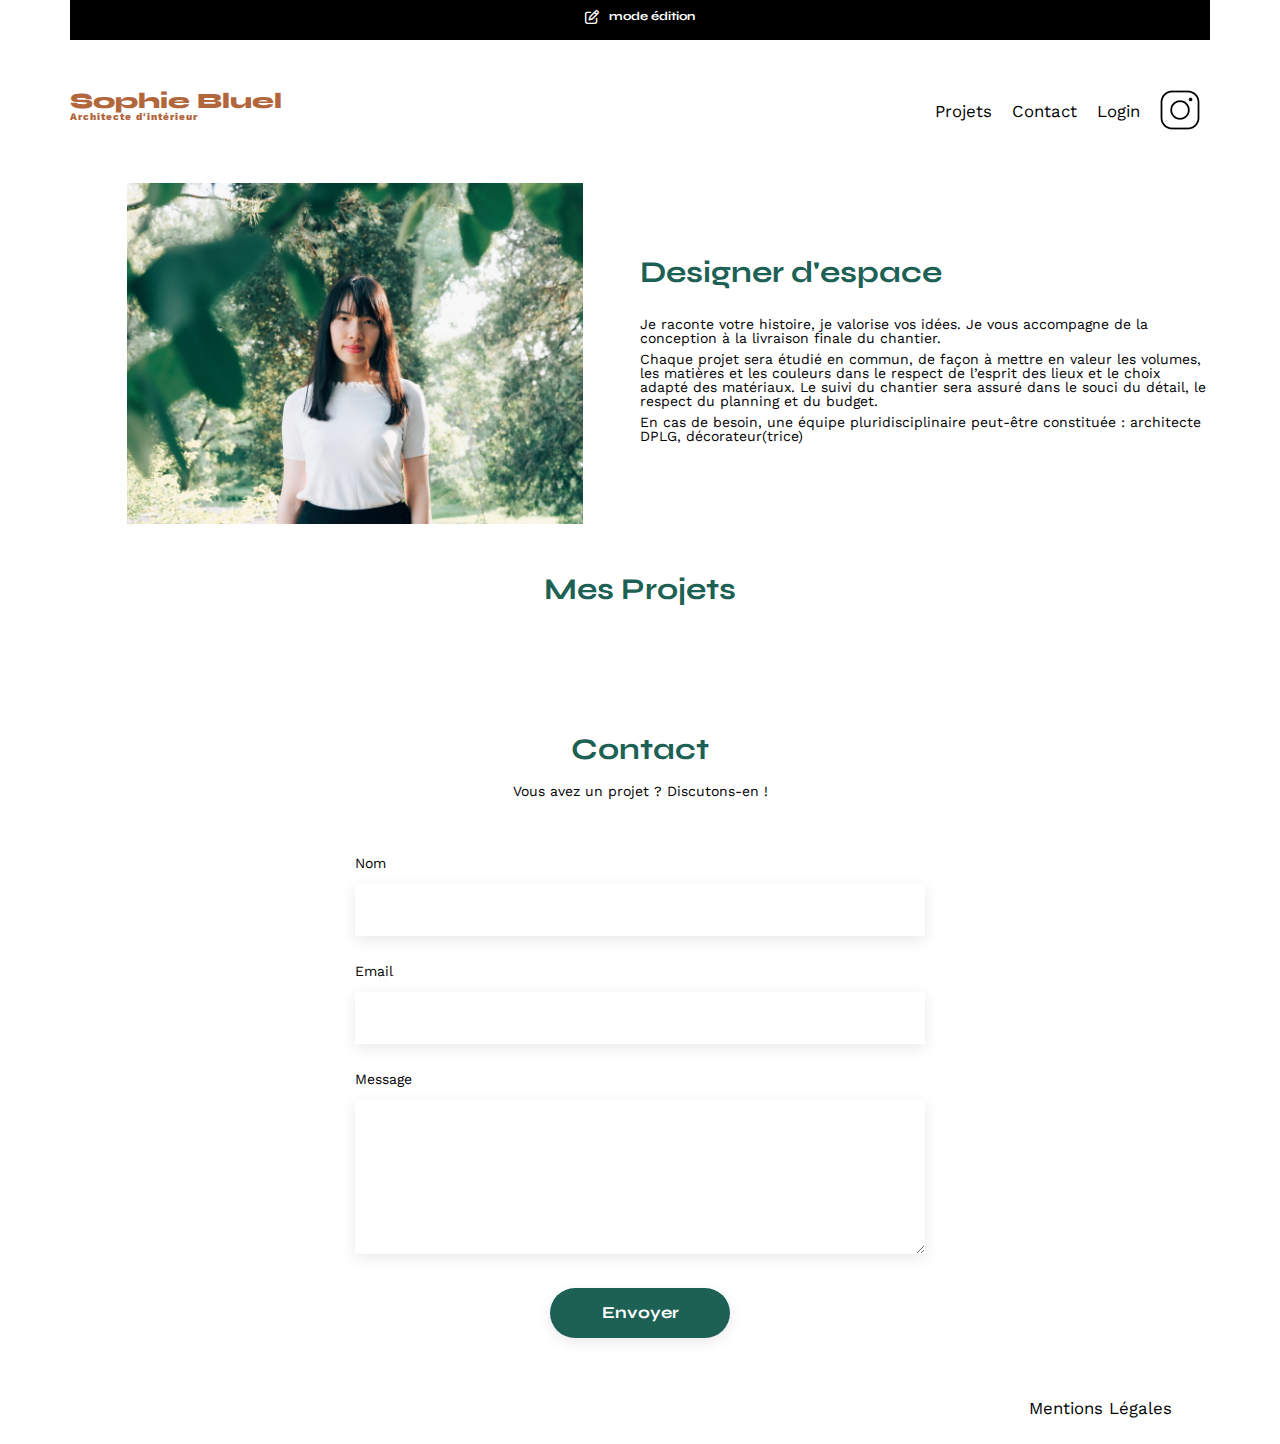
==== FrontEnd/index.html @ b6b19767 "catégories liste déroulante" ====
<!DOCTYPE html>
<html lang="fr">
  <head>
    <meta charset="UTF-8" />
    <title>Sophie Bluel - Architecte d'intérieur</title>
    <meta name="viewport" content="width=device-width, initial-scale=1.0" />
    <link rel="preconnect" href="https://fonts.googleapis.com" />
    <link rel="preconnect" href="https://fonts.gstatic.com" crossorigin />
    <link
      rel="stylesheet"
      href="https://cdnjs.cloudflare.com/ajax/libs/font-awesome/6.0.0-beta3/css/all.min.css"
    />
    <link
      href="https://fonts.googleapis.com/css2?family=Syne:wght@700;800&family=Work+Sans&display=swap"
      rel="stylesheet"
    />
    <link rel="stylesheet" href="./assets/style.css" />
    <script type="module" src="./assets/js/index.js" defer></script>
    <script type="module" src="./assets/js/modal.js" defer></script>
  </head>
  <body>
    <div id="edition">
      <div class="logoo"><i class="fa-regular fa-pen-to-square"></i></div>
      <h2>mode édition</h2>
    </div>

    <header>
      <h1>Sophie Bluel <span>Architecte d'intérieur</span></h1>
      <nav>
        <ul>
          <li><a href="#portfolio">Projets</a></li>
          <li><a href="#contact">Contact</a></li>
          <li><a href="./login.html">Login</a></li>
          <li><img src="./assets/icons/instagram.png" alt="Instagram" /></li>
        </ul>
      </nav>
    </header>

    <main>
      <section id="introduction">
        <figure>
          <img src="./assets/images/sophie-bluel.png" alt="" />
        </figure>
        <article>
          <h2>Designer d'espace</h2>
          <p>
            Je raconte votre histoire, je valorise vos idées. Je vous accompagne
            de la conception à la livraison finale du chantier.
          </p>
          <p>
            Chaque projet sera étudié en commun, de façon à mettre en valeur les
            volumes, les matières et les couleurs dans le respect de l’esprit
            des lieux et le choix adapté des matériaux. Le suivi du chantier
            sera assuré dans le souci du détail, le respect du planning et du
            budget.
          </p>
          <p>
            En cas de besoin, une équipe pluridisciplinaire peut-être constituée
            : architecte DPLG, décorateur(trice)
          </p>
        </article>
      </section>
      <section class="tout">
        <h2 id="editTitle">Mes Projets</h2>
        <div class="modifier">
          <div class="crayon"><i class="fa-regular fa-pen-to-square"></i></div>
          <button id="editButton">Modifier</button>
        </div>
      </section>

      <div id="myModal" class="modal">
        <div class="modal-content">
          <span class="close" id="closeModal">&times;</span>
          <h2 class="gal">Galerie photo</h2>
          <div id="modalGallery" class="gallery"></div>
          <button id="addPhotoButton">Ajouter une photo</button>
        </div>
      </div>

      <div id="deleteModal" class="modal">
        <div class="modal-content">
          <span class="close" id="closeDeleteModal">&times;</span>
          <h2>Confirmer la Suppression</h2>
          <button id="confirmDelete">Supprimer</button>
          <button id="cancelDelete">Annuler</button>
        </div>
      </div>

      <div id="modalAutre" class="modal">
        <div class="modal-content">
          <span class="close" id="closeModalAutre">&times;</span>
          <h2 class="ajout">Ajout Photo</h2>
          <form id="addPhotoForm">
            <section class="carre">
              <img
                src="assets/icons/montagne.svg"
                alt="Description de l'image"
              />
              <label for="photoFile">Fichier :</label>
              <input type="file" id="photoFile" accept="image/*" required />
              <p>jpg, png : 4mo max</p>
            </section>
            <label for="photoTitle">Titre :</label>
            <input type="text" id="photoTitle" required />

            <label for="categorySelect">Catégorie :</label>
            <select id="categorySelect" required>
              <option value=""></option>
            </select>

            <button type="submit">Valider</button>
          </form>
        </div>
      </div>

      <section id="portfolio">
        <div id="boutton"></div>
        <div id="message"></div>
        <div id="gallery" class="gallery"></div>
      </section>

      <section id="contact">
        <h2>Contact</h2>
        <p>Vous avez un projet ? Discutons-en !</p>
        <form action="#" method="post">
          <label for="name">Nom</label>
          <input type="text" name="name" id="name" />
          <label for="email">Email</label>
          <input type="email" name="email" id="email" />
          <label for="message">Message</label>
          <textarea name="message" id="message" cols="30" rows="10"></textarea>
          <input type="submit" value="Envoyer" />
        </form>
      </section>
    </main>

    <footer>
      <nav>
        <ul>
          <li>Mentions Légales</li>
        </ul>
      </nav>
    </footer>
  </body>
</html>
---- FrontEnd/assets/style.css ----
/* http://meyerweb.com/eric/tools/css/reset/
   v2.0 | 20110126
   License: none (public domain)
*/

html,
body,
div,
span,
applet,
object,
iframe,
h1,
h2,
h3,
h4,
h5,
h6,
p,
blockquote,
pre,
a,
abbr,
acronym,
address,
big,
cite,
code,
del,
dfn,
em,
img,
ins,
kbd,
q,
s,
samp,
small,
strike,
strong,
sub,
sup,
tt,
var,
b,
u,
i,
center,
dl,
dt,
dd,
ol,
ul,
li,
fieldset,
form,
label,
legend,
table,
caption,
tbody,
tfoot,
thead,
tr,
th,
td,
article,
aside,
canvas,
details,
embed,
figure,
figcaption,
footer,
header,
hgroup,
menu,
nav,
output,
ruby,
section,
summary,
time,
mark,
audio,
video {
  margin: 0;
  padding: 0;
  border: 0;
  font-size: 100%;
  font: inherit;
  vertical-align: baseline;
}
/* HTML5 display-role reset for older browsers */
article,
aside,
details,
figcaption,
figure,
footer,
header,
hgroup,
menu,
nav,
section {
  display: block;
}
body {
  line-height: 1;
}
ol,
ul {
  list-style: none;
}
blockquote,
q {
  quotes: none;
}
blockquote:before,
blockquote:after,
q:before,
q:after {
  content: "";
  content: none;
}
table {
  border-collapse: collapse;
  border-spacing: 0;
}
/** end reset css**/
body {
  max-width: 1140px;
  margin: auto;
  font-family: "Work Sans";
  font-size: 14px;
}
header {
  display: flex;
  justify-content: space-between;
  margin: 50px 0;
}
section {
  margin: 50px 0;
}

h1 {
  display: flex;
  flex-direction: column;
  font-family: "Syne";
  font-size: 22px;
  font-weight: 800;
  color: #b1663c;
}

h1 > span {
  font-family: "Work Sans";
  font-size: 10px;
  letter-spacing: 0.1em;
}

h2 {
  font-family: "Syne";
  font-weight: 700;
  font-size: 30px;
  color: #1d6154;
}
nav ul {
  display: flex;
  align-items: center;
  list-style-type: none;
}
nav li {
  padding: 0 10px;
  font-size: 1.2em;
}

li:hover {
  color: #b1663c;
}
#introduction {
  display: flex;
  align-items: center;
}
#introduction figure {
  flex: 1;
}
#introduction img {
  display: block;
  margin: auto;
  width: 80%;
}

#introduction article {
  flex: 1;
}
#introduction h2 {
  margin-bottom: 1em;
}

#introduction p {
  margin-bottom: 0.5em;
}
#portfolio h2 {
  text-align: center;
  margin-bottom: 1em;
}
button {
  border-radius: 60px;
  border: black solid 1px;
  background-color: white;
  display: flex;
  justify-content: center;
  align-content: center;
  align-items: center;
  color: #1d6154;

  font-size: 16px;
}

.btn-login {
  margin-top: 20px;
  width: 179px;
  display: flex;
  align-self: center;
}

#login {
  justify-content: center;
  display: flex;
  flex-direction: column;
}
#workForm {
  flex-direction: column;
  display: flex;
  justify-content: center;
  width: 235px;
  align-self: center;
}

.mdp {
  display: flex;
  flex-direction: center;
}

.gallery {
  width: 100%;
  display: grid;
  grid-template-columns: 1fr 1fr 1fr;
  grid-column-gap: 20px;
  grid-row-gap: 20px;
}

.gallery img {
  width: 100%;
}
#contact {
  width: 50%;
  margin: auto;
}
#contact > * {
  text-align: center;
}
#contact h2 {
  margin-bottom: 20px;
}
#contact form {
  text-align: left;
  margin-top: 30px;
  display: flex;
  flex-direction: column;
}

#boutton {
  display: flex;
  justify-content: center;
  gap: 10px;
  margin-bottom: 10px;
  padding: 10px;
}

#contact input {
  height: 50px;
  font-size: 1.2em;
  border: none;
  box-shadow: 0px 4px 14px rgba(0, 0, 0, 0.09);
}
#contact label {
  margin: 2em 0 1em 0;
}
#contact textarea {
  border: none;
  box-shadow: 0px 4px 14px rgba(0, 0, 0, 0.09);
}

input[type="submit"] {
  font-family: "Syne";
  font-weight: 700;
  color: white;
  background-color: #1d6154;
  margin: 2em auto;
  width: 180px;
  text-align: center;
  border-radius: 60px;
}

footer nav ul {
  display: flex;
  justify-content: flex-end;
  margin: 2em;
}
.pcg a {
  color: black;
  text-decoration: none;
}
nav a {
  color: black;
  text-decoration: none;
}

.modal {
  display: none; /* Cachée par défaut */
  position: fixed;
  z-index: 1000; /* Au-dessus des autres éléments */
  left: 0;
  top: 0;
  width: 100%;
  height: 100%;
  overflow: auto; /* Permet le défilement si nécessaire */
  background-color: rgba(0, 0, 0, 0.5); /* Fond semi-transparent */
}

.modal-content {
  background-color: white; /* Fond blanc pour la modale */
  margin: 15% auto; /* Positionnement vertical */
  padding: 20px;
  border: 1px solid #888;
  width: 630px;
  height: 688px;
}

#editTitle {
  display: flex;
  justify-content: center;
}

.modifier {
  display: none;
  justify-content: center;
  gap: 10px;
}

#editButton {
  border: none;
  color: black;
}

.crayon {
  padding-top: 10px;
}

#edition {
  background-color: black;
  color: white;
  display: flex;
  justify-content: center;
  gap: 10px;
  height: 30px;
  padding-top: 10px;
}
#edition h2 {
  font-size: 12px;
  color: white;
}
#addPhotoButton {
  position: absolute;
  bottom: 1px;

  left: 43%;
  background-color: #1d6154;
  color: white;
  width: 200px;
  height: 40px;
}
.gal {
  display: flex;
  justify-content: center;
  margin-bottom: 40px;
}

.modal-content {
  display: flex;
  flex-direction: column;
  height: 670px; /* Ajustez selon vos besoins */
}

.modal-gallery {
  flex: 1; /* Prend tout l'espace disponible */
  overflow-y: auto; /* Ajoute un défilement si nécessaire */
}

#addPhotoButton {
  margin-top: auto; /* Pousse le bouton en bas */
}
#myModal img {
  width: 76px;
  height: 102px;
  display: fle;
  padding: none;
}

.gallery-item {
  position: relative; /* Permet de positionner l'icône par rapport à l'élément */
}

.trashIcon {
  position: absolute;
  top: 1px;
  height: 17px !important;
  width: 17px !important;
  right: 123px;
}

#addPhotoForm {
  display: flex;
  width: 420px;
  justify-content: center;
  flex-direction: column;
  align-self: CENTER;
}
.ajout {
  display: flex;
  justify-content: center;
  margin-top: 20px;
}

#addPhotoForm label {
  width: 420px;
  height: 51px;
  margin-top: 20px;
}

#addPhotoForm button {
  width: 237px;
  height: 36px;
  margin-top: 20px;
  align-self: center;

  background-color: #1d6154;

  color: white;
}

.tout {
  display: flex;
  justify-content: center;
  gap: 20px;
}

#addPhotoForm input {
  width: 420px;
  height: 51px;
  margin-top: -25px;
}

#closeModalAutre {
  display: flex;
  flex-direction: row-reverse;
  font-size: 30px;
}

#closeModal {
  display: flex !important;
  flex-direction: row-reverse !important;
  font-size: 30px !important;
}

.carre {
  display: flex;
  justify-content: center; /* Centre horizontalement */
  align-items: center; /* Centre verticalement */
  height: 100px; /* Ajuste la hauteur si besoin */
  width: 100%;
  background-color: rgba(232, 241, 246, 1);
  flex-direction: column;
  padding: 20px;
}

.carre img {
  width: 68px; /* Largeur de l'image */
  height: 59px; /* Hauteur de l'image */
}

.carre button {
  display: flex;

  background-color: #a7a7a7 !important;

  margin: 10px;
}

#categorySelect {
  height: 51px;
  width: 420px;
  margin-top: -25px;
}

.valider {
  background-color: #1d6154;
}

#file-upload-button {
  display: flex;
  justify-content: center;
  align-self: center;
}
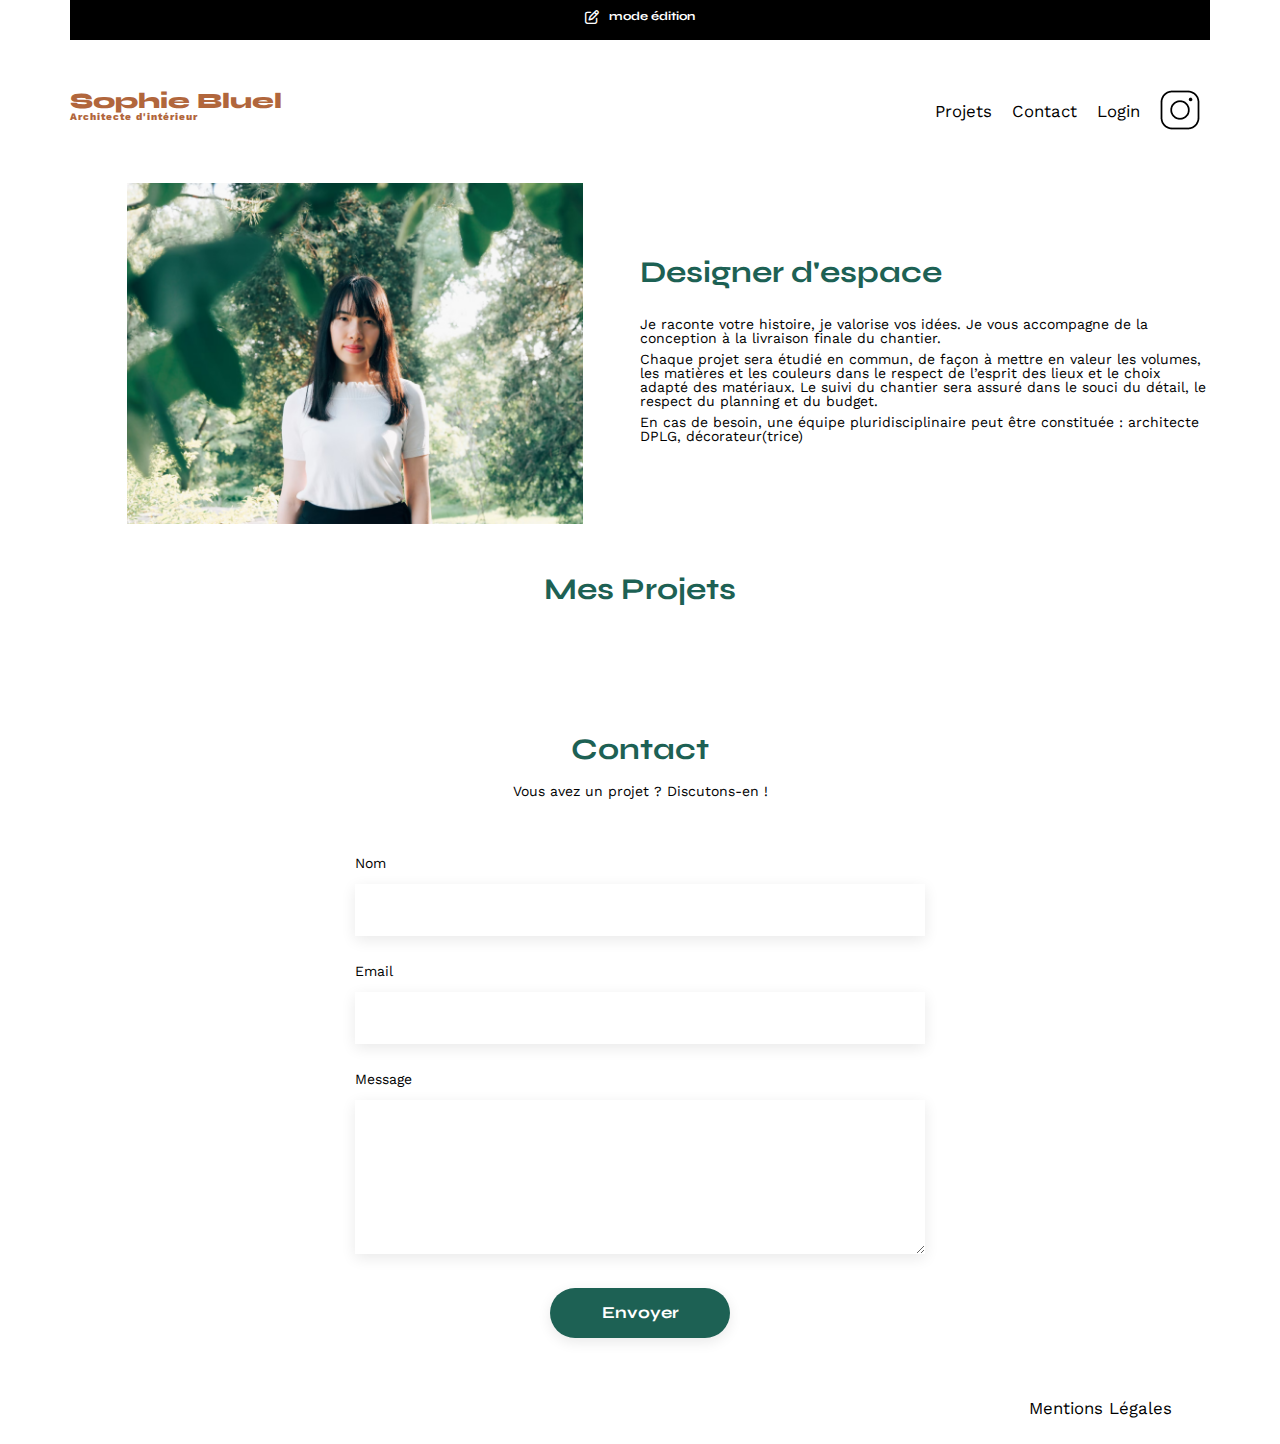
==== commit 9b171c25: "css" ====
--- a/FrontEnd/index.html
+++ b/FrontEnd/index.html
@@ -55,7 +55,7 @@
             budget.
           </p>
           <p>
-            En cas de besoin, une équipe pluridisciplinaire peut-être constituée
+            En cas de besoin, une équipe pluridisciplinaire peut être constituée
             : architecte DPLG, décorateur(trice)
           </p>
         </article>
@@ -101,7 +101,7 @@
               <p>jpg, png : 4mo max</p>
             </section>
             <label for="photoTitle">Titre :</label>
-            <input type="text" id="photoTitle" required />
+            <input type="text" id="photoTitle" autocomplete="off" required />
 
             <label for="categorySelect">Catégorie :</label>
             <select id="categorySelect" required>
@@ -124,11 +124,33 @@
         <p>Vous avez un projet ? Discutons-en !</p>
         <form action="#" method="post">
           <label for="name">Nom</label>
-          <input type="text" name="name" id="name" />
+          <input
+            type="text"
+            name="name"
+            id="name"
+            autocomplete="name"
+            required
+          />
+
           <label for="email">Email</label>
-          <input type="email" name="email" id="email" />
+          <input
+            type="email"
+            name="email"
+            id="email"
+            autocomplete="email"
+            required
+          />
+
           <label for="message">Message</label>
-          <textarea name="message" id="message" cols="30" rows="10"></textarea>
+          <textarea
+            name="message"
+            id="message"
+            cols="30"
+            rows="10"
+            autocomplete="off"
+            required
+          ></textarea>
+
           <input type="submit" value="Envoyer" />
         </form>
       </section>
--- a/FrontEnd/assets/style.css
+++ b/FrontEnd/assets/style.css
@@ -385,6 +385,7 @@
   display: flex;
   justify-content: center;
   margin-bottom: 40px;
+  color: black;
 }
 
 .modal-content {
@@ -431,6 +432,7 @@
   display: flex;
   justify-content: center;
   margin-top: 20px;
+  color: black;
 }
 
 #addPhotoForm label {
@@ -442,10 +444,10 @@
 #addPhotoForm button {
   width: 237px;
   height: 36px;
-  margin-top: 20px;
+  margin-top: 50px;
   align-self: center;
 
-  background-color: #1d6154;
+  background-color: rgba(167, 167, 167, 1);
 
   color: white;
 }
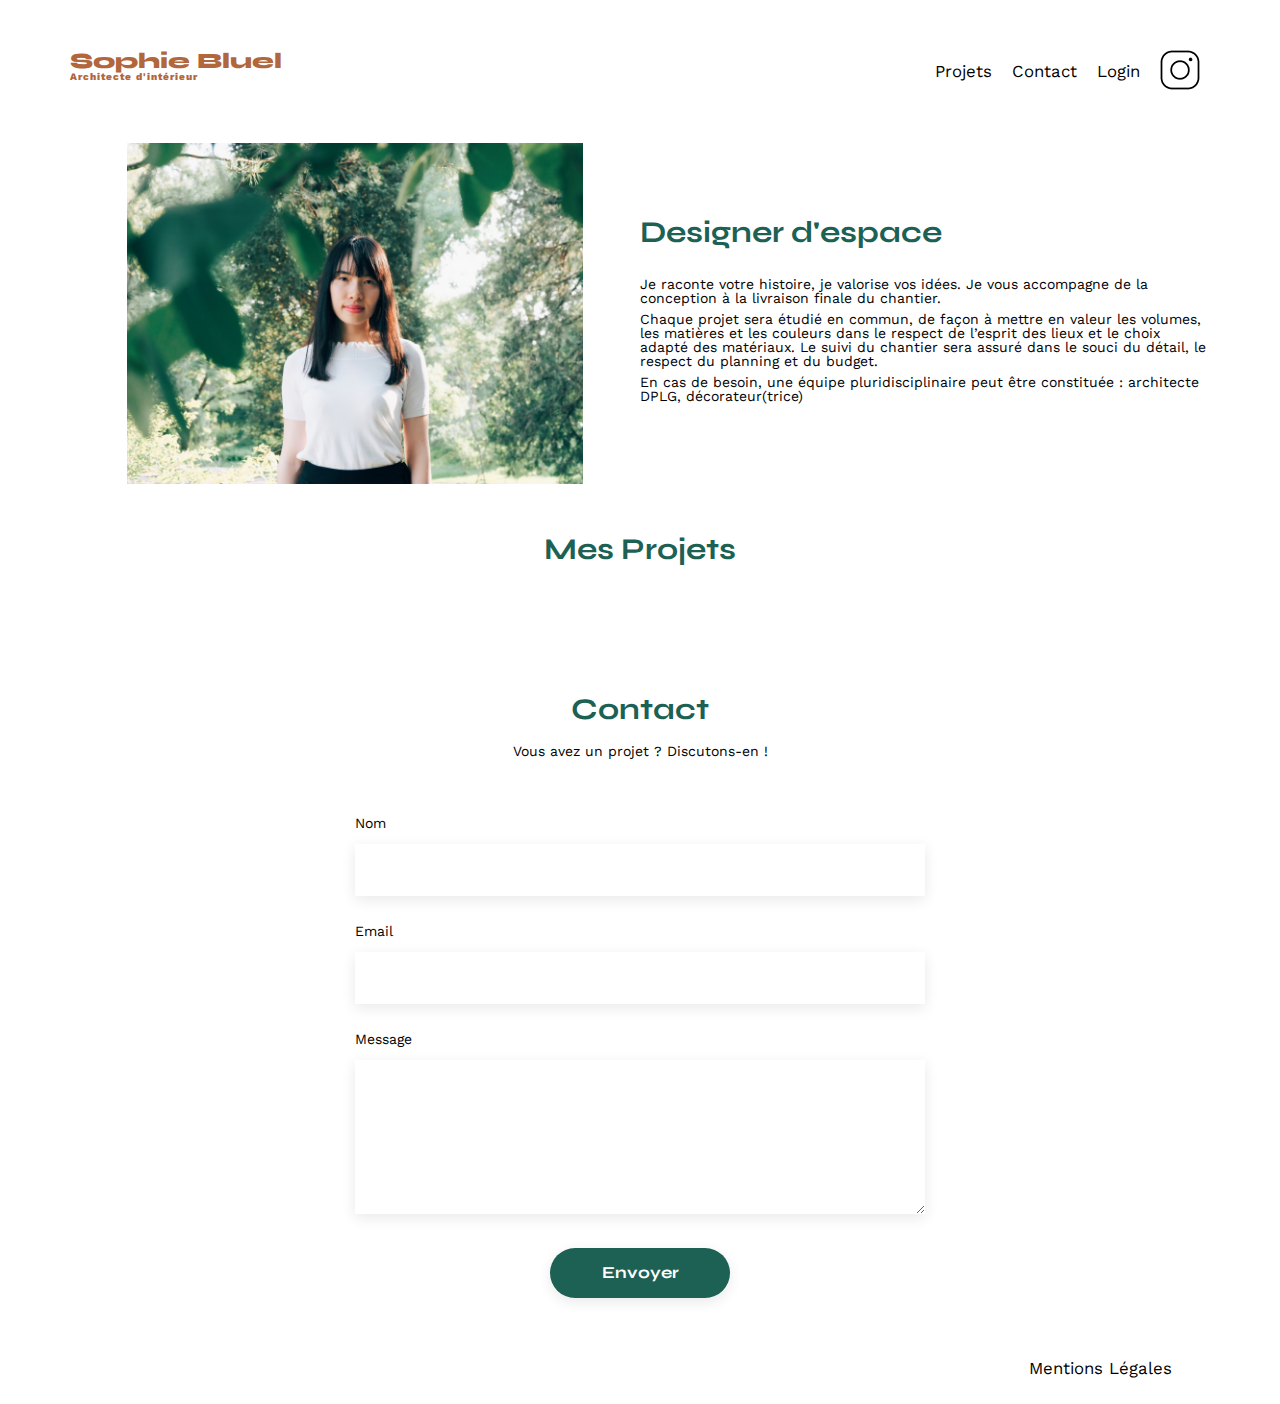
==== commit 8f162885: "css modal 2" ====
--- a/FrontEnd/index.html
+++ b/FrontEnd/index.html
@@ -89,6 +89,10 @@
       <div id="modalAutre" class="modal">
         <div class="modal-content">
           <span class="close" id="closeModalAutre">&times;</span>
+          <div id="comeback" class="fleche">
+            <img src="assets/icons/arrow.png" alt="flèche" />
+          </div>
+
           <h2 class="ajout">Ajout Photo</h2>
           <form id="addPhotoForm">
             <section class="carre">
@@ -96,11 +100,26 @@
                 src="assets/icons/montagne.svg"
                 alt="Description de l'image"
               />
-              <label for="photoFile">Fichier :</label>
-              <input type="file" id="photoFile" accept="image/*" required />
-              <p>jpg, png : 4mo max</p>
+
+              <!-- Bouton d'ajout de photo -->
+              <label for="photoFile" class="ajouuut">
+                <button type="button" id="photoUploadButton">
+                  + Ajouter photo
+                </button>
+              </label>
+
+              <!-- Input File caché -->
+              <input
+                type="file"
+                id="photoFile"
+                accept="image/*"
+                required
+                style="display: none"
+              />
+
+              <p class="texte">jpg, png : 4mo max</p>
             </section>
-            <label for="photoTitle">Titre :</label>
+            <label for="photoTitle" id="area">Titre :</label>
             <input type="text" id="photoTitle" autocomplete="off" required />
 
             <label for="categorySelect">Catégorie :</label>
--- a/FrontEnd/assets/style.css
+++ b/FrontEnd/assets/style.css
@@ -222,19 +222,9 @@
   width: 179px;
   display: flex;
   align-self: center;
-}
-
-#login {
-  justify-content: center;
-  display: flex;
-  flex-direction: column;
-}
-#workForm {
-  flex-direction: column;
-  display: flex;
-  justify-content: center;
-  width: 235px;
-  align-self: center;
+  background-color: rgba(29, 97, 84, 1);
+  color: white;
+  height: 36px;
 }
 
 .mdp {
@@ -401,6 +391,7 @@
 
 #addPhotoButton {
   margin-top: auto; /* Pousse le bouton en bas */
+  width: 237px;
 }
 #myModal img {
   width: 76px;
@@ -438,18 +429,19 @@
 #addPhotoForm label {
   width: 420px;
   height: 51px;
-  margin-top: 20px;
+  margin-top: 10px;
 }
 
 #addPhotoForm button {
   width: 237px;
   height: 36px;
-  margin-top: 50px;
+  margin-top: 20px;
   align-self: center;
 
   background-color: rgba(167, 167, 167, 1);
 
   color: white;
+  border: none;
 }
 
 .tout {
@@ -459,9 +451,7 @@
 }
 
 #addPhotoForm input {
-  width: 420px;
   height: 51px;
-  margin-top: -25px;
 }
 
 #closeModalAutre {
@@ -480,7 +470,7 @@
   display: flex;
   justify-content: center; /* Centre horizontalement */
   align-items: center; /* Centre verticalement */
-  height: 100px; /* Ajuste la hauteur si besoin */
+  height: 167px; /* Ajuste la hauteur si besoin */
   width: 100%;
   background-color: rgba(232, 241, 246, 1);
   flex-direction: column;
@@ -488,8 +478,8 @@
 }
 
 .carre img {
-  width: 68px; /* Largeur de l'image */
-  height: 59px; /* Hauteur de l'image */
+  width: 76px; /* Largeur de l'image */
+  height: 76px; /* Hauteur de l'image */
 }
 
 .carre button {
@@ -505,6 +495,9 @@
   width: 420px;
   margin-top: -25px;
 }
+#categorySelect button {
+  margin-bottom: 100px;
+}
 
 .valider {
   background-color: #1d6154;
@@ -515,3 +508,84 @@
   justify-content: center;
   align-self: center;
 }
+.fleche {
+  display: flex;
+
+  height: 4%;
+  align-self: flex-start;
+}
+.loglog {
+  justify-content: center;
+  display: flex;
+  flex-direction: column;
+}
+
+.loglog h2 {
+  justify-content: center;
+  display: flex;
+}
+.loglog p {
+  justify-content: center;
+  display: flex;
+  margin-top: 10px;
+}
+
+.log {
+  position: fixed; /* Fixe le footer */
+  bottom: 20px; /* Positionne le footer à 20 pixels du bas */
+  right: 0; /* Le place à droite */
+
+  color: rgba(0, 0, 0, 1);
+
+  text-align: center; /* Centre le texte */
+  padding: 10px; /* Espace autour du texte */
+}
+.loglog a {
+  text-decoration: none;
+  color: rgba(61, 61, 61, 1);
+  text-decoration: underline;
+}
+#workForm {
+  flex-direction: column;
+  display: flex;
+  justify-content: center;
+  width: 235px;
+  align-self: center;
+}
+#workForm input {
+  width: 379px;
+  height: 51px;
+  align-self: center;
+}
+
+#workForm label {
+  margin-top: 10px;
+  margin-bottom: 10px;
+}
+
+#photoFile {
+  border-radius: 10px;
+}
+
+.ajouuut {
+  margin-top: 0px !important;
+
+  display: flex;
+  justify-content: center;
+  align-self: center;
+}
+
+#photoUploadButton {
+  display: flex;
+  justify-content: center;
+  align-self: center;
+}
+
+.texte {
+  margin-top: 20px;
+  margin-bottom: 10px;
+}
+
+#area {
+  margin-bottom: -30px !important;
+}
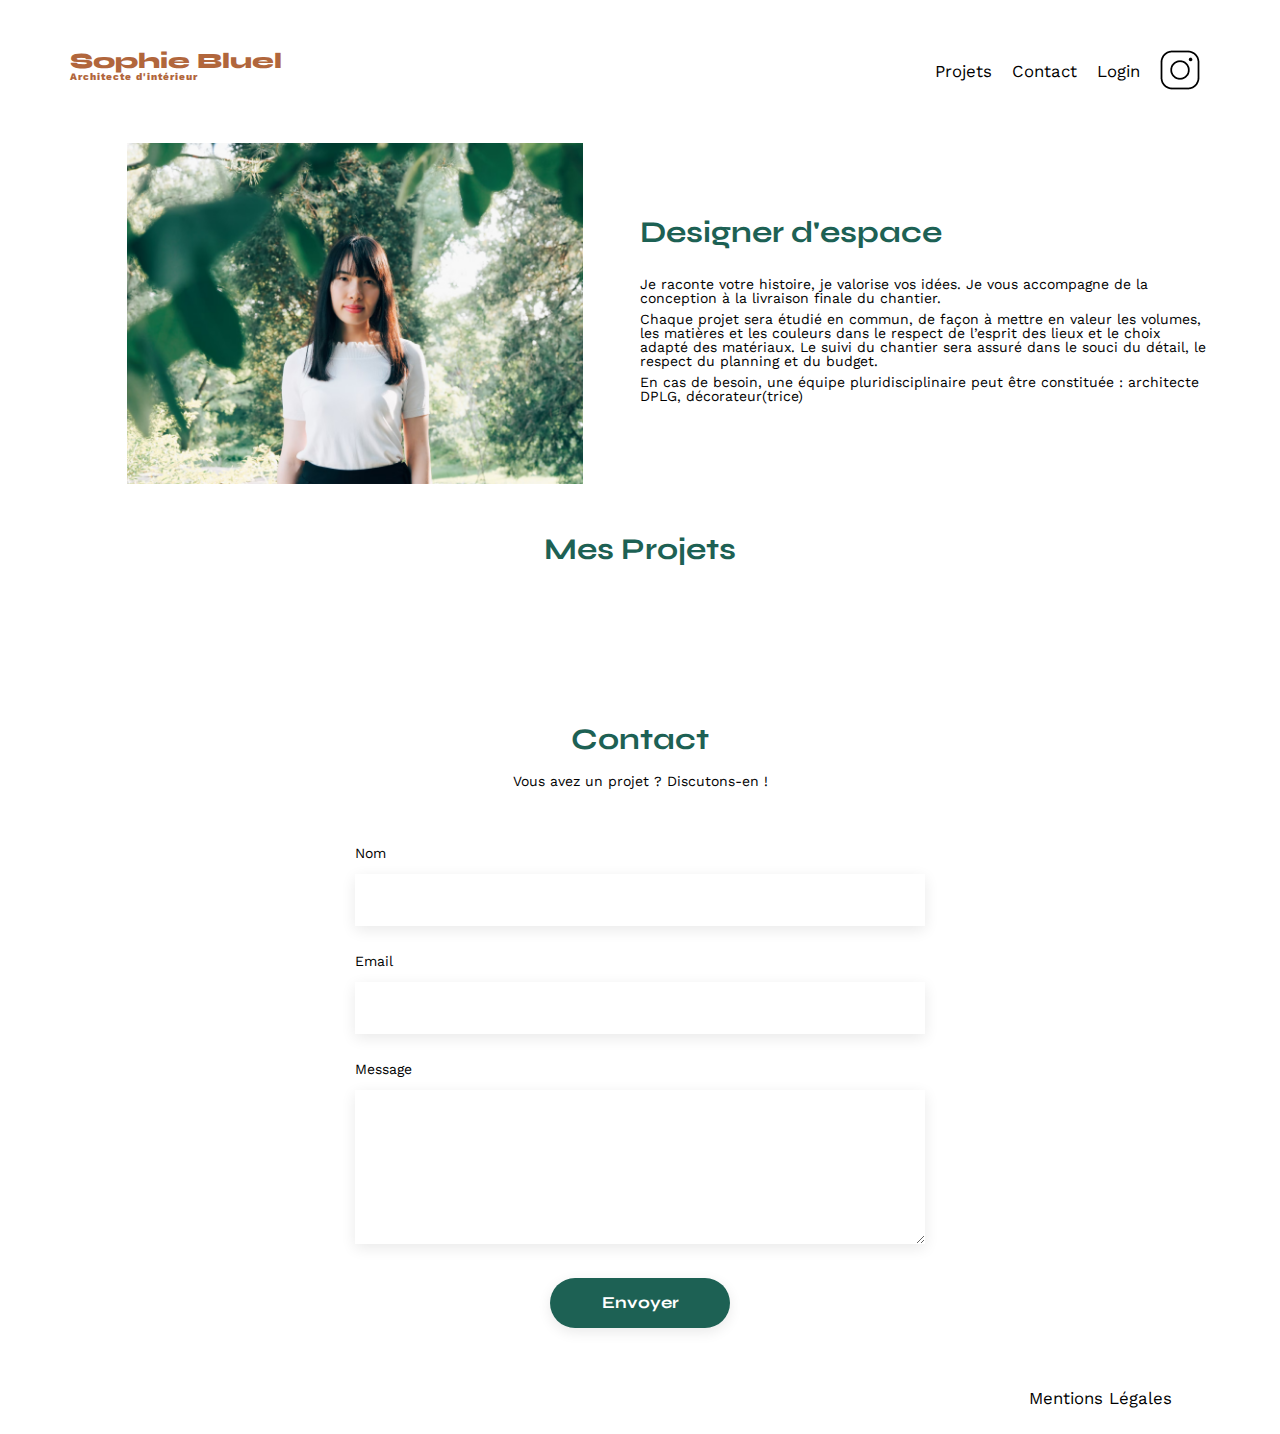
==== commit 06ba2b63: "finition" ====
--- a/FrontEnd/index.html
+++ b/FrontEnd/index.html
@@ -67,29 +67,34 @@
           <button id="editButton">Modifier</button>
         </div>
       </section>
-
+      <!-- modal 1 -->
       <div id="myModal" class="modal">
         <div class="modal-content">
           <span class="close" id="closeModal">&times;</span>
           <h2 class="gal">Galerie photo</h2>
+
           <div id="modalGallery" class="gallery"></div>
+          <hr class="hrmodal" />
+
           <button id="addPhotoButton">Ajouter une photo</button>
         </div>
       </div>
-
+      <!-- croix fermeture modal 1 -->
       <div id="deleteModal" class="modal">
         <div class="modal-content">
           <span class="close" id="closeDeleteModal">&times;</span>
+          <!-- message confirmation suppressiond d'un projet -->
           <h2>Confirmer la Suppression</h2>
           <button id="confirmDelete">Supprimer</button>
           <button id="cancelDelete">Annuler</button>
         </div>
       </div>
-
+      <!-- Modal 2 -->
       <div id="modalAutre" class="modal">
         <div class="modal-content">
           <span class="close" id="closeModalAutre">&times;</span>
           <div id="comeback" class="fleche">
+            <!-- fléche passage de modal 2 à modal 1  -->
             <img src="assets/icons/arrow.png" alt="flèche" />
           </div>
 
@@ -108,11 +113,26 @@
                 </button>
               </label>
 
+              <!-- Conteneur pour la prévisualisation de l'image -->
+              <div id="imagePreviewContainer">
+                <img
+                  id="imagePreview"
+                  src=""
+                  alt="Prévisualisation de l'image"
+                  style="
+                    display: none;
+                    width: 100px;
+                    height: 100px;
+                    object-fit: cover;
+                  "
+                />
+              </div>
+
               <!-- Input File caché -->
               <input
                 type="file"
                 id="photoFile"
-                accept="image/*"
+                accept="image/webp, image/jpeg, image/png"
                 required
                 style="display: none"
               />
@@ -126,8 +146,9 @@
             <select id="categorySelect" required>
               <option value=""></option>
             </select>
-
-            <button type="submit">Valider</button>
+            <hr class="hrmodal" />
+
+            <button class="vert" type="submit">Valider</button>
           </form>
         </div>
       </div>
--- a/FrontEnd/assets/style.css
+++ b/FrontEnd/assets/style.css
@@ -214,7 +214,16 @@
   align-items: center;
   color: #1d6154;
 
+  border: 1px solid rgba(29, 97, 84, 1);
+  padding-left: 20px;
+  padding-right: 20px;
+
   font-size: 16px;
+
+  font-size: 16px;
+  font-weight: 700;
+  line-height: 19.2px;
+  text-align: center;
 }
 
 .btn-login {
@@ -266,6 +275,8 @@
   gap: 10px;
   margin-bottom: 10px;
   padding: 10px;
+
+  height: 30px;
 }
 
 #contact input {
@@ -327,6 +338,12 @@
   width: 630px;
   height: 688px;
 }
+.modal-content h2 {
+  justify-content: center;
+  align-self: center;
+  display: flex;
+  font-weight: normal !important;
+}
 
 #editTitle {
   display: flex;
@@ -342,6 +359,7 @@
 #editButton {
   border: none;
   color: black;
+  font-weight: 100;
 }
 
 .crayon {
@@ -362,14 +380,14 @@
   color: white;
 }
 #addPhotoButton {
-  position: absolute;
   bottom: 1px;
 
-  left: 43%;
+  left: 37%;
   background-color: #1d6154;
   color: white;
   width: 200px;
   height: 40px;
+  align-self: center;
 }
 .gal {
   display: flex;
@@ -392,6 +410,7 @@
 #addPhotoButton {
   margin-top: auto; /* Pousse le bouton en bas */
   width: 237px;
+  margin-bottom: auto;
 }
 #myModal img {
   width: 76px;
@@ -422,8 +441,12 @@
 .ajout {
   display: flex;
   justify-content: center;
-  margin-top: 20px;
+
   color: black;
+}
+.ajout h2 {
+  font-weight: normal !important;
+  font-size: 1000px;
 }
 
 #addPhotoForm label {
@@ -438,9 +461,10 @@
   margin-top: 20px;
   align-self: center;
 
-  background-color: rgba(167, 167, 167, 1);
-
-  color: white;
+  background-color: rgba(203, 214, 220, 1);
+
+  color: rgba(48, 102, 133, 1);
+
   border: none;
 }
 
@@ -452,6 +476,12 @@
 
 #addPhotoForm input {
   height: 51px;
+  border: none;
+  box-shadow: 0px 4px 14px rgba(0, 0, 0, 0.09);
+}
+.vert {
+  color: white !important;
+  background-color: rgba(167, 167, 167, 1) !important;
 }
 
 #closeModalAutre {
@@ -468,18 +498,18 @@
 
 .carre {
   display: flex;
-  justify-content: center; /* Centre horizontalement */
-  align-items: center; /* Centre verticalement */
-  height: 167px; /* Ajuste la hauteur si besoin */
-  width: 100%;
+  justify-content: center;
+  align-items: center;
+  height: 169px;
+  width: 420px;
   background-color: rgba(232, 241, 246, 1);
   flex-direction: column;
   padding: 20px;
 }
 
 .carre img {
-  width: 76px; /* Largeur de l'image */
-  height: 76px; /* Hauteur de l'image */
+  width: 76px;
+  height: 76px;
 }
 
 .carre button {
@@ -494,9 +524,17 @@
   height: 51px;
   width: 420px;
   margin-top: -25px;
+  border: none;
+  box-shadow: 0px 4px 14px rgba(0, 0, 0, 0.09);
 }
 #categorySelect button {
   margin-bottom: 100px;
+  background-color: rgba(167, 167, 167, 1) !important;
+}
+
+#categorySelect submit {
+  background-color: rgba(167, 167, 167, 1) !important;
+  color: white;
 }
 
 .valider {
@@ -518,16 +556,18 @@
   justify-content: center;
   display: flex;
   flex-direction: column;
+  padding-top: 50px;
 }
 
 .loglog h2 {
   justify-content: center;
   display: flex;
+  margin-bottom: 30px;
 }
 .loglog p {
   justify-content: center;
   display: flex;
-  margin-top: 10px;
+  margin-top: 20px;
 }
 
 .log {
@@ -556,11 +596,14 @@
   width: 379px;
   height: 51px;
   align-self: center;
+  box-shadow: 0px 4px 14px 0px rgba(0, 0, 0, 0.09);
+  border: none;
 }
 
 #workForm label {
   margin-top: 10px;
   margin-bottom: 10px;
+  margin-left: -65px;
 }
 
 #photoFile {
@@ -579,6 +622,7 @@
   display: flex;
   justify-content: center;
   align-self: center;
+  background-color: rgba(203, 214, 220, 1) !important;
 }
 
 .texte {
@@ -589,3 +633,38 @@
 #area {
   margin-bottom: -30px !important;
 }
+
+#confirmDelete {
+  display: flex;
+  width: 20%;
+  justify-content: center;
+  align-self: center;
+  margin-top: 20px;
+}
+
+#cancelDelete {
+  display: flex;
+  width: 20%;
+  justify-content: center;
+  align-self: center;
+  margin-top: 10px;
+}
+
+#imagePreview {
+  width: 129px !important;
+  height: 206px !important;
+}
+
+button:active,
+button:focus {
+  background-color: rgba(29, 97, 84, 1);
+
+  color: white; /* texte blanc */
+}
+
+.hrmodal {
+  border-top: 1px solid rgba(179, 179, 179, 1) !important; /* Bordure de couleur spécifique */
+
+  width: 420px; /* Ajuster la largeur de la ligne */
+  margin: 20px auto; /* Centrer et ajouter un peu d'espace autour */
+}
